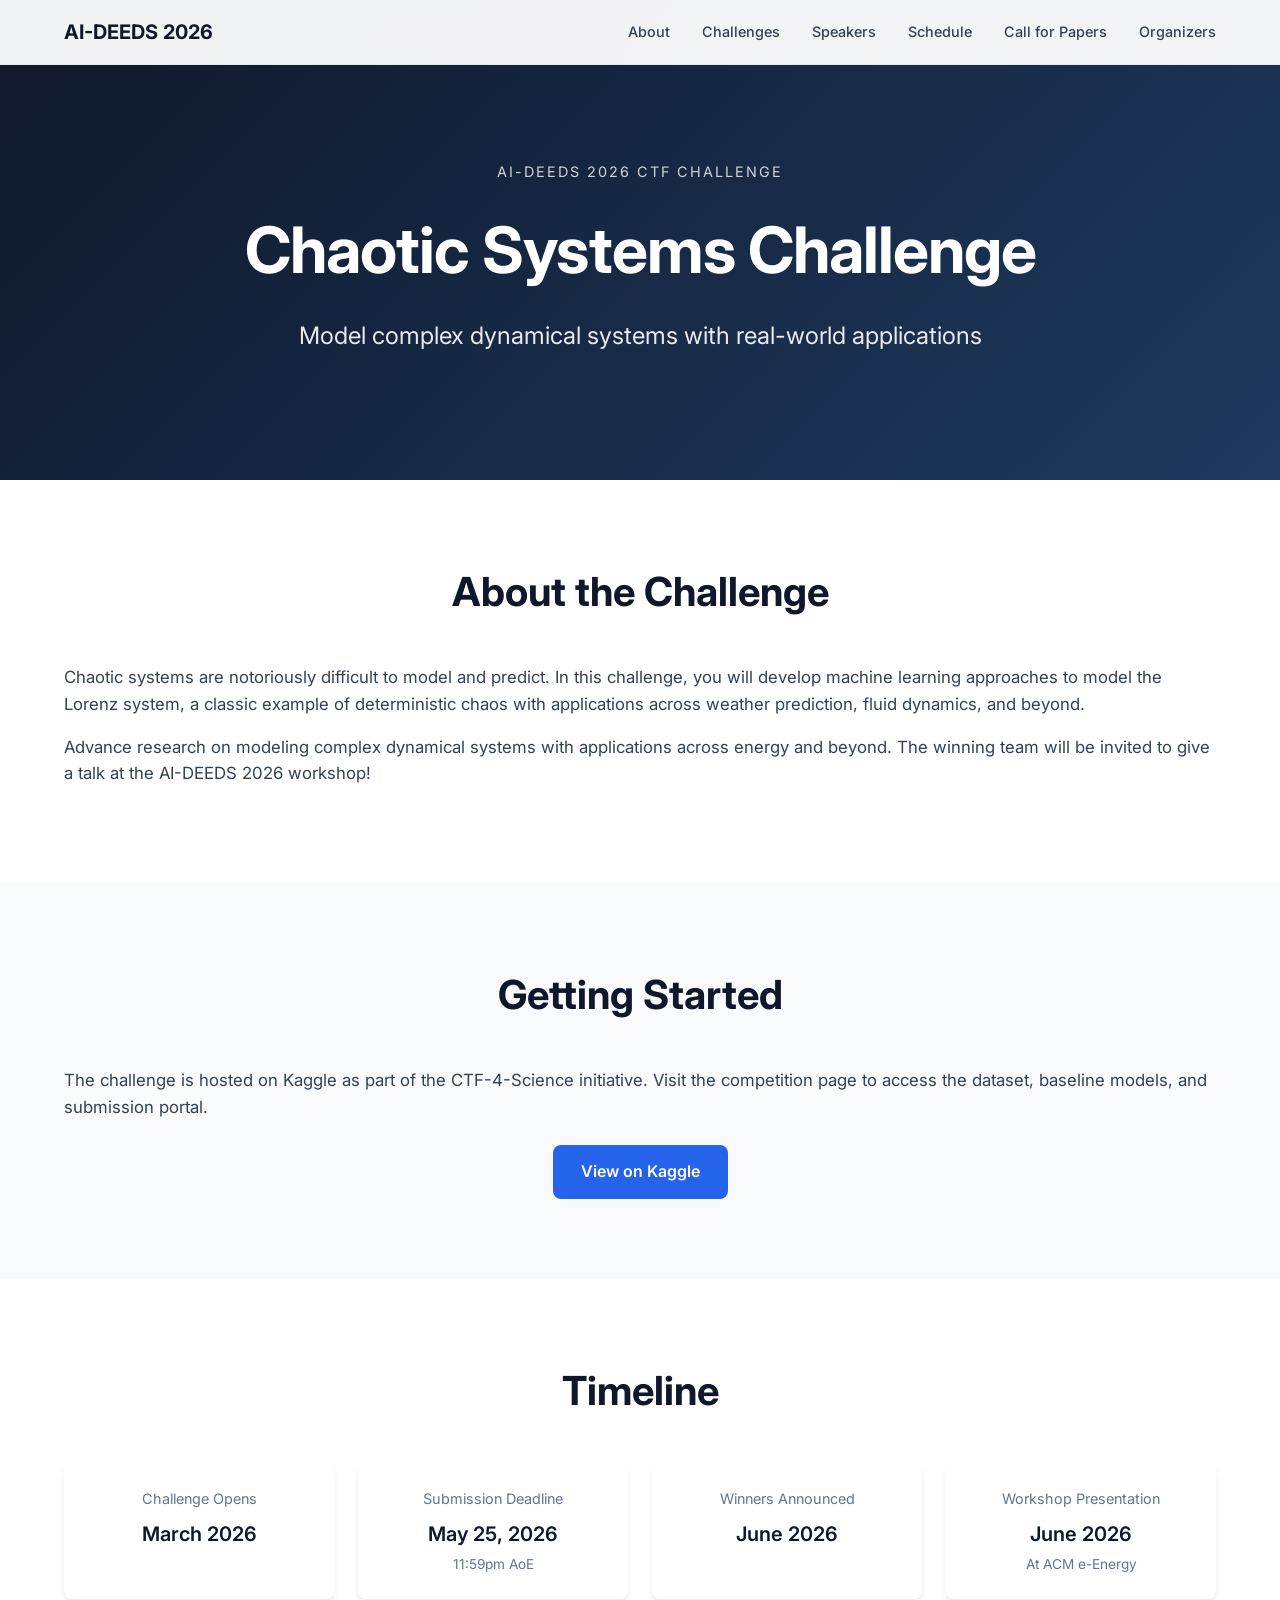
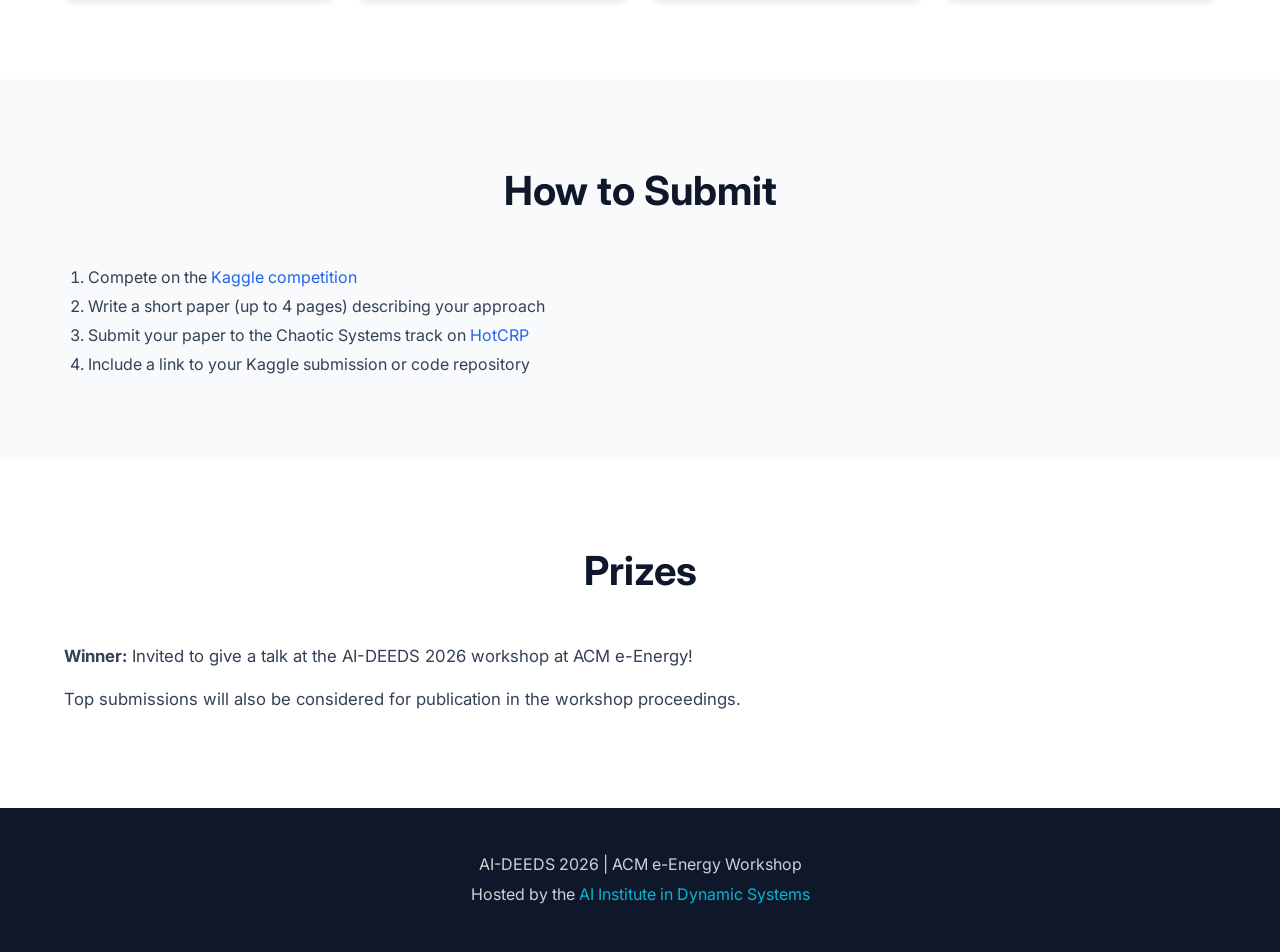
==== chaotic-systems.html @ 48910273 "Add Chaotic Systems challenge page" ====
<!DOCTYPE html>
<html lang="en">
<head>
    <meta charset="UTF-8">
    <meta name="viewport" content="width=device-width, initial-scale=1.0">
    <title>Chaotic Systems Challenge | AI-DEEDS 2026</title>
    <link rel="stylesheet" href="style.css">
    <link rel="preconnect" href="https://fonts.googleapis.com">
    <link rel="preconnect" href="https://fonts.gstatic.com" crossorigin>
    <link href="https://fonts.googleapis.com/css2?family=Inter:wght@400;500;600;700&family=JetBrains+Mono&display=swap" rel="stylesheet">
</head>
<body>
    <nav class="navbar">
        <div class="nav-content">
            <a href="index.html" class="nav-logo">AI-DEEDS 2026</a>
            <ul class="nav-links">
                <li><a href="index.html#about">About</a></li>
                <li><a href="index.html#challenges">Challenges</a></li>
                <li><a href="index.html#speakers">Speakers</a></li>
                <li><a href="index.html#schedule">Schedule</a></li>
                <li><a href="index.html#cfp">Call for Papers</a></li>
                <li><a href="index.html#organizers">Organizers</a></li>
            </ul>
        </div>
    </nav>

    <header class="hero">
        <div class="hero-content">
            <p class="hero-venue">AI-DEEDS 2026 CTF Challenge</p>
            <h1>Chaotic Systems Challenge</h1>
            <p class="hero-subtitle">Model complex dynamical systems with real-world applications</p>
        </div>
    </header>

    <main>
        <section class="section">
            <div class="container">
                <h2>About the Challenge</h2>
                <div class="about-text">
                    <p>Chaotic systems are notoriously difficult to model and predict. In this challenge, you will develop machine learning approaches to model the Lorenz system, a classic example of deterministic chaos with applications across weather prediction, fluid dynamics, and beyond.</p>
                    <p>Advance research on modeling complex dynamical systems with applications across energy and beyond. The winning team will be invited to give a talk at the AI-DEEDS 2026 workshop!</p>
                </div>
            </div>
        </section>

        <section class="section section-alt">
            <div class="container">
                <h2>Getting Started</h2>
                <div class="about-text">
                    <p>The challenge is hosted on Kaggle as part of the CTF-4-Science initiative. Visit the competition page to access the dataset, baseline models, and submission portal.</p>
                    <div class="hero-cta" style="margin-top: 1.5rem;">
                        <a href="https://www.kaggle.com/competitions/ctf-4-science-lorenz" target="_blank" class="btn btn-primary">View on Kaggle</a>
                    </div>
                </div>
            </div>
        </section>

        <section class="section">
            <div class="container">
                <h2>Timeline</h2>
                <div class="dates-grid">
                    <div class="date-card">
                        <div class="date-label">Challenge Opens</div>
                        <div class="date-value">March 2026</div>
                    </div>
                    <div class="date-card">
                        <div class="date-label">Submission Deadline</div>
                        <div class="date-value">May 25, 2026</div>
                        <div class="date-note">11:59pm AoE</div>
                    </div>
                    <div class="date-card">
                        <div class="date-label">Winners Announced</div>
                        <div class="date-value">June 2026</div>
                    </div>
                    <div class="date-card">
                        <div class="date-label">Workshop Presentation</div>
                        <div class="date-value">June 2026</div>
                        <div class="date-note">At ACM e-Energy</div>
                    </div>
                </div>
            </div>
        </section>

        <section class="section section-alt">
            <div class="container">
                <h2>How to Submit</h2>
                <div class="about-text">
                    <ol style="margin-left: 1.5rem; line-height: 1.8;">
                        <li>Compete on the <a href="https://www.kaggle.com/competitions/ctf-4-science-lorenz" target="_blank">Kaggle competition</a></li>
                        <li>Write a short paper (up to 4 pages) describing your approach</li>
                        <li>Submit your paper to the Chaotic Systems track on <a href="https://aideeds26.hotcrp.com/" target="_blank">HotCRP</a></li>
                        <li>Include a link to your Kaggle submission or code repository</li>
                    </ol>
                </div>
            </div>
        </section>

        <section class="section">
            <div class="container">
                <h2>Prizes</h2>
                <div class="about-text">
                    <p><strong>Winner:</strong> Invited to give a talk at the AI-DEEDS 2026 workshop at ACM e-Energy!</p>
                    <p>Top submissions will also be considered for publication in the workshop proceedings.</p>
                </div>
            </div>
        </section>
    </main>

    <footer>
        <div class="container">
            <p>AI-DEEDS 2026 | ACM e-Energy Workshop</p>
            <p>Hosted by the <a href="https://dynamicsai.org/" target="_blank">AI Institute in Dynamic Systems</a></p>
        </div>
    </footer>
</body>
</html>
---- style.css ----
/* CSS Variables */
:root {
    --color-primary: #2563eb;
    --color-primary-dark: #1d4ed8;
    --color-secondary: #0f172a;
    --color-accent: #06b6d4;
    --color-bg: #ffffff;
    --color-bg-alt: #f8fafc;
    --color-text: #334155;
    --color-text-light: #64748b;
    --color-border: #e2e8f0;
    --font-sans: 'Inter', -apple-system, BlinkMacSystemFont, sans-serif;
    --font-mono: 'JetBrains Mono', monospace;
    --shadow-sm: 0 1px 2px rgba(0,0,0,0.05);
    --shadow-md: 0 4px 6px -1px rgba(0,0,0,0.1);
    --shadow-lg: 0 10px 15px -3px rgba(0,0,0,0.1);
    --radius: 8px;
    --max-width: 1200px;
}

/* Reset & Base */
*, *::before, *::after {
    box-sizing: border-box;
    margin: 0;
    padding: 0;
}

html {
    scroll-behavior: smooth;
}

body {
    font-family: var(--font-sans);
    color: var(--color-text);
    line-height: 1.6;
    background: var(--color-bg);
}

a {
    color: var(--color-primary);
    text-decoration: none;
    transition: color 0.2s;
}

a:hover {
    color: var(--color-primary-dark);
}

/* Container */
.container {
    max-width: var(--max-width);
    margin: 0 auto;
    padding: 0 24px;
}

/* Navigation */
.navbar {
    position: fixed;
    top: 0;
    left: 0;
    right: 0;
    background: rgba(255,255,255,0.95);
    backdrop-filter: blur(10px);
    border-bottom: 1px solid var(--color-border);
    z-index: 1000;
}

.nav-content {
    max-width: var(--max-width);
    margin: 0 auto;
    padding: 0 24px;
    display: flex;
    justify-content: space-between;
    align-items: center;
    height: 64px;
}

.nav-logo {
    font-weight: 700;
    font-size: 1.25rem;
    color: var(--color-secondary);
}

.nav-links {
    display: flex;
    list-style: none;
    gap: 32px;
}

.nav-links a {
    color: var(--color-text);
    font-size: 0.9rem;
    font-weight: 500;
}

.nav-links a:hover {
    color: var(--color-primary);
}

/* Hero */
.hero {
    background: linear-gradient(135deg, var(--color-secondary) 0%, #1e3a5f 100%);
    color: white;
    padding: 160px 24px 100px;
    text-align: center;
}

.hero-content {
    max-width: 800px;
    margin: 0 auto;
}

.hero-venue {
    font-size: 0.9rem;
    text-transform: uppercase;
    letter-spacing: 2px;
    opacity: 0.8;
    margin-bottom: 16px;
}

.hero h1 {
    font-size: 4rem;
    font-weight: 700;
    margin-bottom: 16px;
    letter-spacing: -1px;
}

.hero-subtitle {
    font-size: 1.5rem;
    opacity: 0.9;
    margin-bottom: 24px;
}

.hero-details {
    font-size: 1.1rem;
    margin-bottom: 40px;
}

.hero-separator {
    margin: 0 16px;
    opacity: 0.5;
}

.hero-cta {
    display: flex;
    gap: 16px;
    justify-content: center;
    flex-wrap: wrap;
}

/* Buttons */
.btn {
    display: inline-block;
    padding: 14px 28px;
    border-radius: var(--radius);
    font-weight: 600;
    font-size: 1rem;
    transition: all 0.2s;
    cursor: pointer;
    border: none;
}

.btn-primary {
    background: var(--color-primary);
    color: white;
}

.btn-primary:hover {
    background: var(--color-primary-dark);
    color: white;
}

.btn-secondary {
    background: rgba(255,255,255,0.1);
    color: white;
    border: 1px solid rgba(255,255,255,0.3);
}

.btn-secondary:hover {
    background: rgba(255,255,255,0.2);
    color: white;
}

.btn-outline {
    background: transparent;
    color: var(--color-primary);
    border: 2px solid var(--color-primary);
}

.btn-outline:hover {
    background: var(--color-primary);
    color: white;
}

/* Sections */
.section {
    padding: 80px 24px;
}

.section-alt {
    background: var(--color-bg-alt);
}

.section h2 {
    font-size: 2.5rem;
    color: var(--color-secondary);
    margin-bottom: 40px;
    text-align: center;
}

.section-intro {
    text-align: center;
    font-size: 1.1rem;
    color: var(--color-text-light);
    max-width: 700px;
    margin: -20px auto 40px;
}

/* About Section */
.about-grid {
    display: grid;
    grid-template-columns: 2fr 1fr;
    gap: 60px;
    align-items: start;
}

.about-text p {
    margin-bottom: 16px;
    font-size: 1.05rem;
}

.about-goals {
    background: var(--color-bg-alt);
    padding: 32px;
    border-radius: var(--radius);
    border-left: 4px solid var(--color-primary);
}

.about-goals h3 {
    font-size: 1.25rem;
    margin-bottom: 16px;
    color: var(--color-secondary);
}

.about-goals ul {
    list-style: none;
}

.about-goals li {
    padding: 8px 0;
    padding-left: 24px;
    position: relative;
}

.about-goals li::before {
    content: "→";
    position: absolute;
    left: 0;
    color: var(--color-primary);
}

/* Dates Grid */
.dates-grid {
    display: grid;
    grid-template-columns: repeat(auto-fit, minmax(220px, 1fr));
    gap: 24px;
}

.date-card {
    background: white;
    padding: 24px;
    border-radius: var(--radius);
    text-align: center;
    box-shadow: var(--shadow-md);
}

.date-label {
    font-size: 0.9rem;
    color: var(--color-text-light);
    margin-bottom: 8px;
}

.date-value {
    font-size: 1.25rem;
    font-weight: 600;
    color: var(--color-secondary);
}

.date-note {
    font-size: 0.85rem;
    color: var(--color-text-light);
    margin-top: 4px;
}

/* Challenges */
.challenges-grid {
    display: grid;
    grid-template-columns: repeat(auto-fit, minmax(400px, 1fr));
    gap: 32px;
    margin-bottom: 60px;
}

.challenge-card {
    background: var(--color-bg-alt);
    padding: 40px;
    border-radius: var(--radius);
    border: 1px solid var(--color-border);
}

.challenge-icon {
    font-size: 3rem;
    margin-bottom: 16px;
}

.challenge-card h3 {
    font-size: 1.5rem;
    color: var(--color-secondary);
    margin-bottom: 16px;
}

.challenge-card p {
    margin-bottom: 16px;
}

.challenge-impact {
    font-style: italic;
    color: var(--color-text-light);
    font-size: 0.95rem;
}

/* Partners */
.partners {
    background: white;
    padding: 40px;
    border-radius: var(--radius);
    box-shadow: var(--shadow-sm);
}

.partners h3 {
    text-align: center;
    margin-bottom: 32px;
    color: var(--color-secondary);
}

.partners-grid {
    display: grid;
    grid-template-columns: repeat(auto-fit, minmax(300px, 1fr));
    gap: 40px;
}

.partner {
    text-align: center;
}

.partner strong {
    display: block;
    font-size: 1.25rem;
    margin-bottom: 8px;
    color: var(--color-secondary);
}

/* Speakers */
.speaker-card {
    background: white;
    padding: 32px;
    border-radius: var(--radius);
    box-shadow: var(--shadow-sm);
    border: 1px solid var(--color-border);
}

.speaker-card.keynote {
    border: 2px solid var(--color-primary);
    margin-bottom: 32px;
    text-align: center;
}

.speaker-badge {
    display: inline-block;
    background: var(--color-primary);
    color: white;
    padding: 4px 16px;
    border-radius: 20px;
    font-size: 0.85rem;
    font-weight: 600;
    margin-bottom: 16px;
}

.speaker-card h3 {
    font-size: 1.5rem;
    color: var(--color-secondary);
    margin-bottom: 8px;
}

.speaker-title {
    color: var(--color-primary);
    font-weight: 500;
    margin-bottom: 8px;
}

.speaker-talk {
    font-style: italic;
    color: var(--color-text-light);
    margin-bottom: 12px;
}

.speaker-bio {
    font-size: 0.95rem;
    color: var(--color-text);
}

.speakers-grid {
    display: grid;
    grid-template-columns: repeat(auto-fit, minmax(280px, 1fr));
    gap: 24px;
}

/* Schedule */
.schedule-table {
    background: white;
    border-radius: var(--radius);
    overflow: hidden;
    box-shadow: var(--shadow-md);
}

.schedule-row {
    display: grid;
    grid-template-columns: 150px 1fr;
    border-bottom: 1px solid var(--color-border);
}

.schedule-row:last-child {
    border-bottom: none;
}

.schedule-header {
    background: var(--color-secondary);
    color: white;
    font-weight: 600;
}

.schedule-time,
.schedule-event {
    padding: 16px 24px;
}

.schedule-time {
    font-family: var(--font-mono);
    font-size: 0.9rem;
    background: var(--color-bg-alt);
    border-right: 1px solid var(--color-border);
}

.schedule-header .schedule-time {
    background: transparent;
    border-right-color: rgba(255,255,255,0.2);
}

.schedule-break {
    background: #fef3c7;
}

.schedule-break .schedule-time {
    background: #fde68a;
}

.schedule-social {
    background: #dbeafe;
}

.schedule-social .schedule-time {
    background: #bfdbfe;
}

/* CFP */
.cfp-requirements {
    background: white;
    padding: 32px;
    border-radius: var(--radius);
    margin-bottom: 40px;
    box-shadow: var(--shadow-sm);
}

.cfp-requirements h3,
.cfp-topics h3,
.cfp-ethics h3 {
    font-size: 1.25rem;
    color: var(--color-secondary);
    margin-bottom: 16px;
}

.cfp-requirements ul {
    list-style: none;
}

.cfp-requirements li {
    padding: 8px 0;
    padding-left: 24px;
    position: relative;
}

.cfp-requirements li::before {
    content: "•";
    position: absolute;
    left: 8px;
    color: var(--color-primary);
}

.topics-grid {
    display: grid;
    grid-template-columns: repeat(auto-fit, minmax(300px, 1fr));
    gap: 24px;
    margin-bottom: 40px;
}

.topic {
    background: white;
    padding: 24px;
    border-radius: var(--radius);
    box-shadow: var(--shadow-sm);
}

.topic h4 {
    color: var(--color-primary);
    margin-bottom: 12px;
    font-size: 1.1rem;
}

.topic ul {
    list-style: none;
    font-size: 0.95rem;
}

.topic li {
    padding: 4px 0;
    padding-left: 16px;
    position: relative;
}

.topic li::before {
    content: "–";
    position: absolute;
    left: 0;
    color: var(--color-text-light);
}

.cfp-ethics {
    background: white;
    padding: 24px;
    border-radius: var(--radius);
    border-left: 4px solid var(--color-accent);
}

/* Organizers */
.organizers-grid {
    display: grid;
    grid-template-columns: repeat(auto-fit, minmax(280px, 1fr));
    gap: 24px;
}

.organizer-card {
    background: var(--color-bg-alt);
    padding: 24px;
    border-radius: var(--radius);
    border: 1px solid var(--color-border);
}

.organizer-card h3 {
    color: var(--color-secondary);
    margin-bottom: 4px;
}

.organizer-title {
    color: var(--color-primary);
    font-weight: 500;
    margin-bottom: 8px;
}

.organizer-role {
    display: inline-block;
    background: var(--color-primary);
    color: white;
    padding: 2px 10px;
    border-radius: 12px;
    font-size: 0.8rem;
    margin-right: 8px;
}

/* Affiliations */
.affiliations {
    display: flex;
    justify-content: center;
    gap: 40px;
    margin-top: 32px;
    flex-wrap: wrap;
}

.affiliation-logo {
    height: 80px;
    object-fit: contain;
}

/* Footer */
footer {
    background: var(--color-secondary);
    color: rgba(255,255,255,0.8);
    padding: 40px 24px;
    text-align: center;
}

footer a {
    color: var(--color-accent);
}

footer p {
    margin: 4px 0;
}

/* Responsive */
@media (max-width: 768px) {
    .nav-links {
        display: none;
    }

    .hero h1 {
        font-size: 2.5rem;
    }

    .hero-subtitle {
        font-size: 1.2rem;
    }

    .about-grid {
        grid-template-columns: 1fr;
        gap: 32px;
    }

    .challenges-grid {
        grid-template-columns: 1fr;
    }

    .schedule-row {
        grid-template-columns: 100px 1fr;
    }

    .schedule-time,
    .schedule-event {
        padding: 12px 16px;
        font-size: 0.9rem;
    }
}
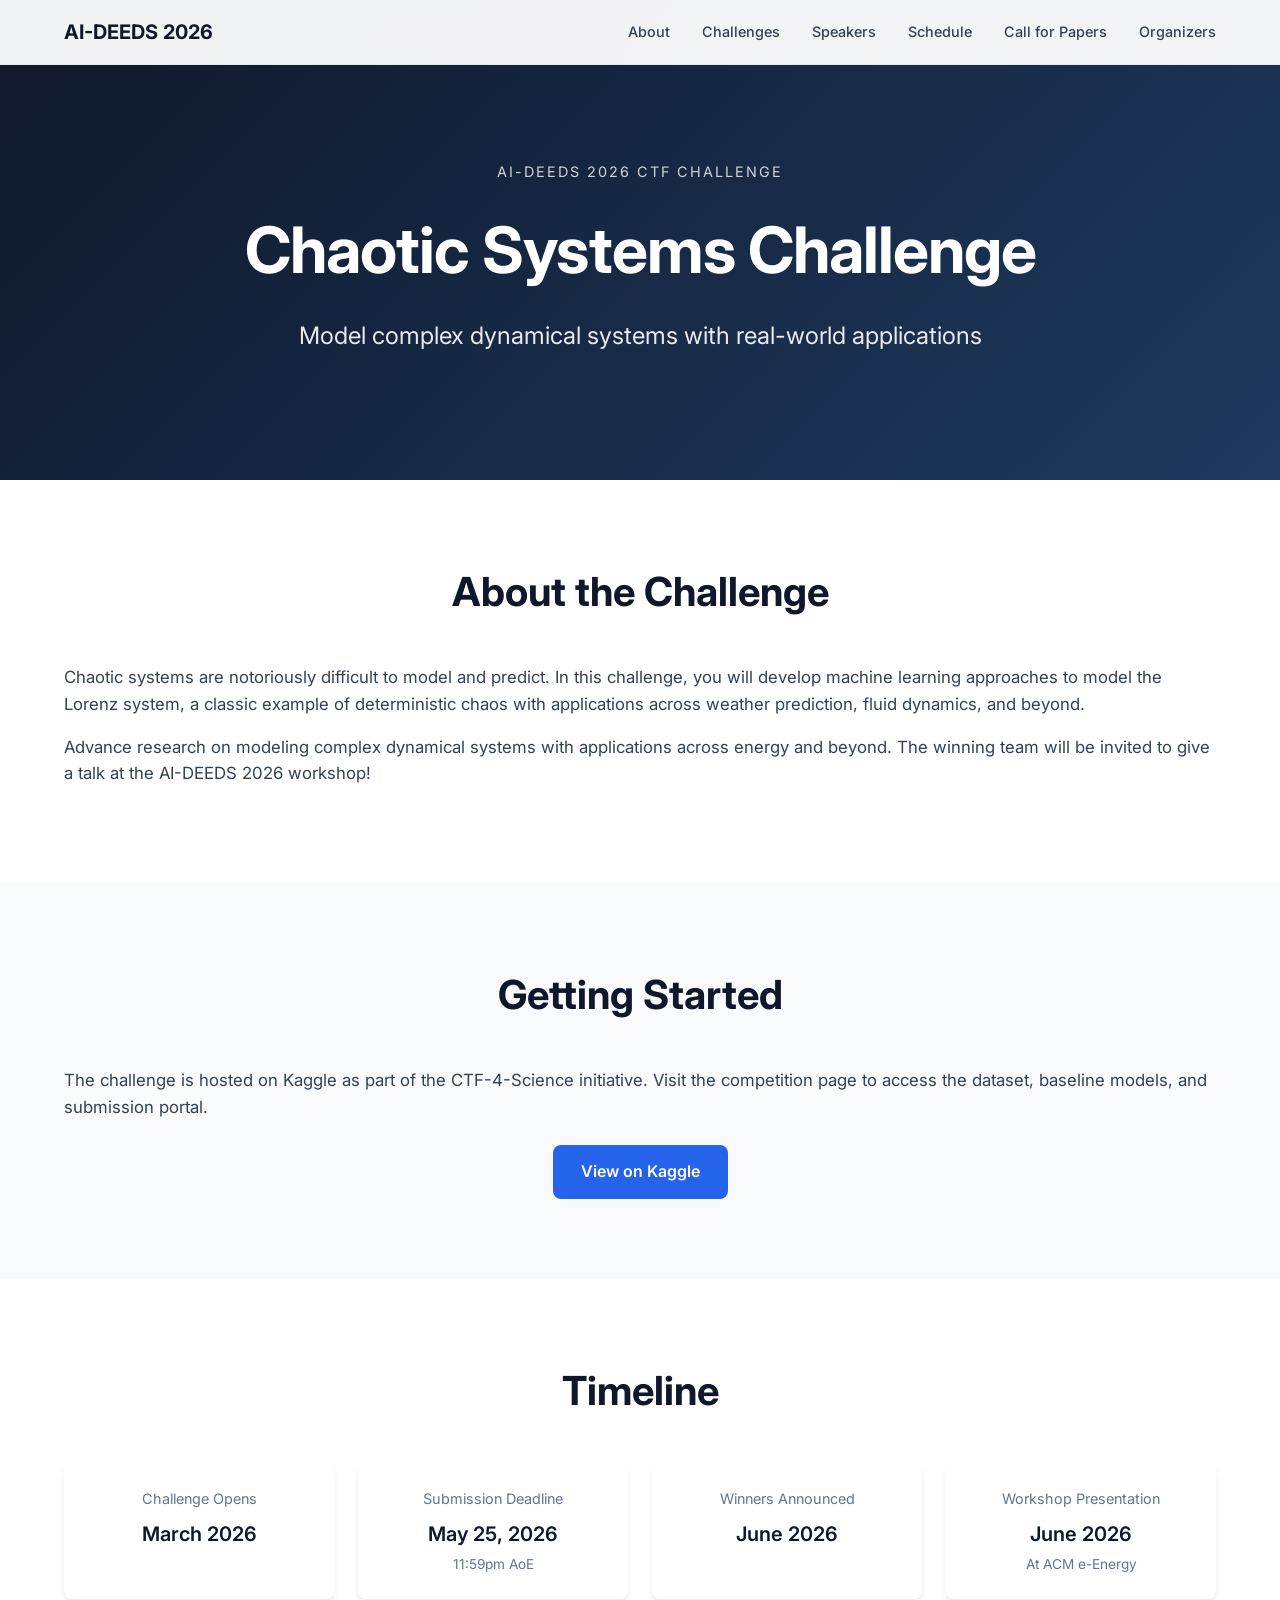
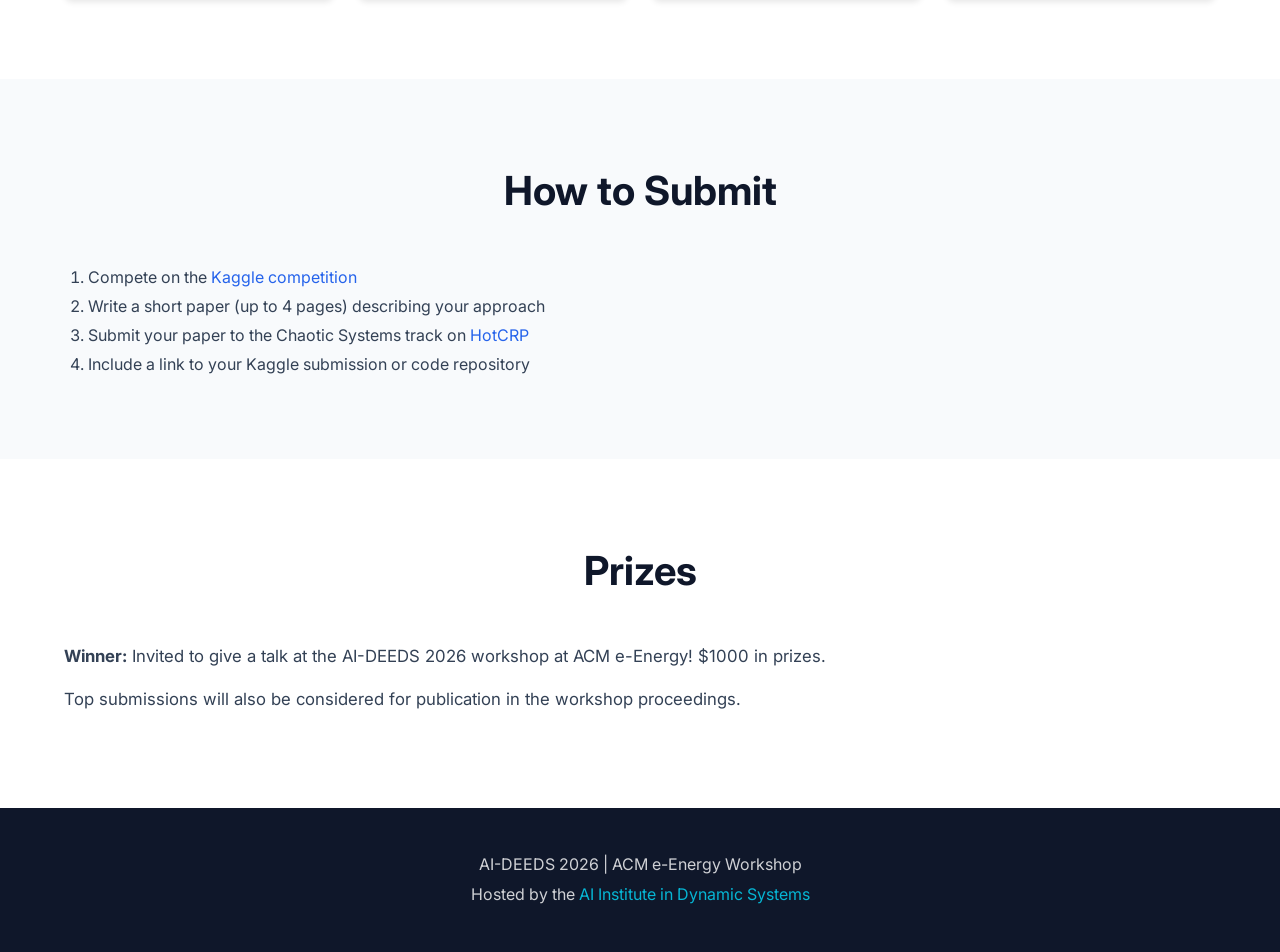
==== commit 97903212: "Add prize info to challenge pages" ====
--- a/chaotic-systems.html
+++ b/chaotic-systems.html
@@ -99,7 +99,7 @@
             <div class="container">
                 <h2>Prizes</h2>
                 <div class="about-text">
-                    <p><strong>Winner:</strong> Invited to give a talk at the AI-DEEDS 2026 workshop at ACM e-Energy!</p>
+                    <p><strong>Winner:</strong> Invited to give a talk at the AI-DEEDS 2026 workshop at ACM e-Energy! $1000 in prizes.</p>
                     <p>Top submissions will also be considered for publication in the workshop proceedings.</p>
                 </div>
             </div>
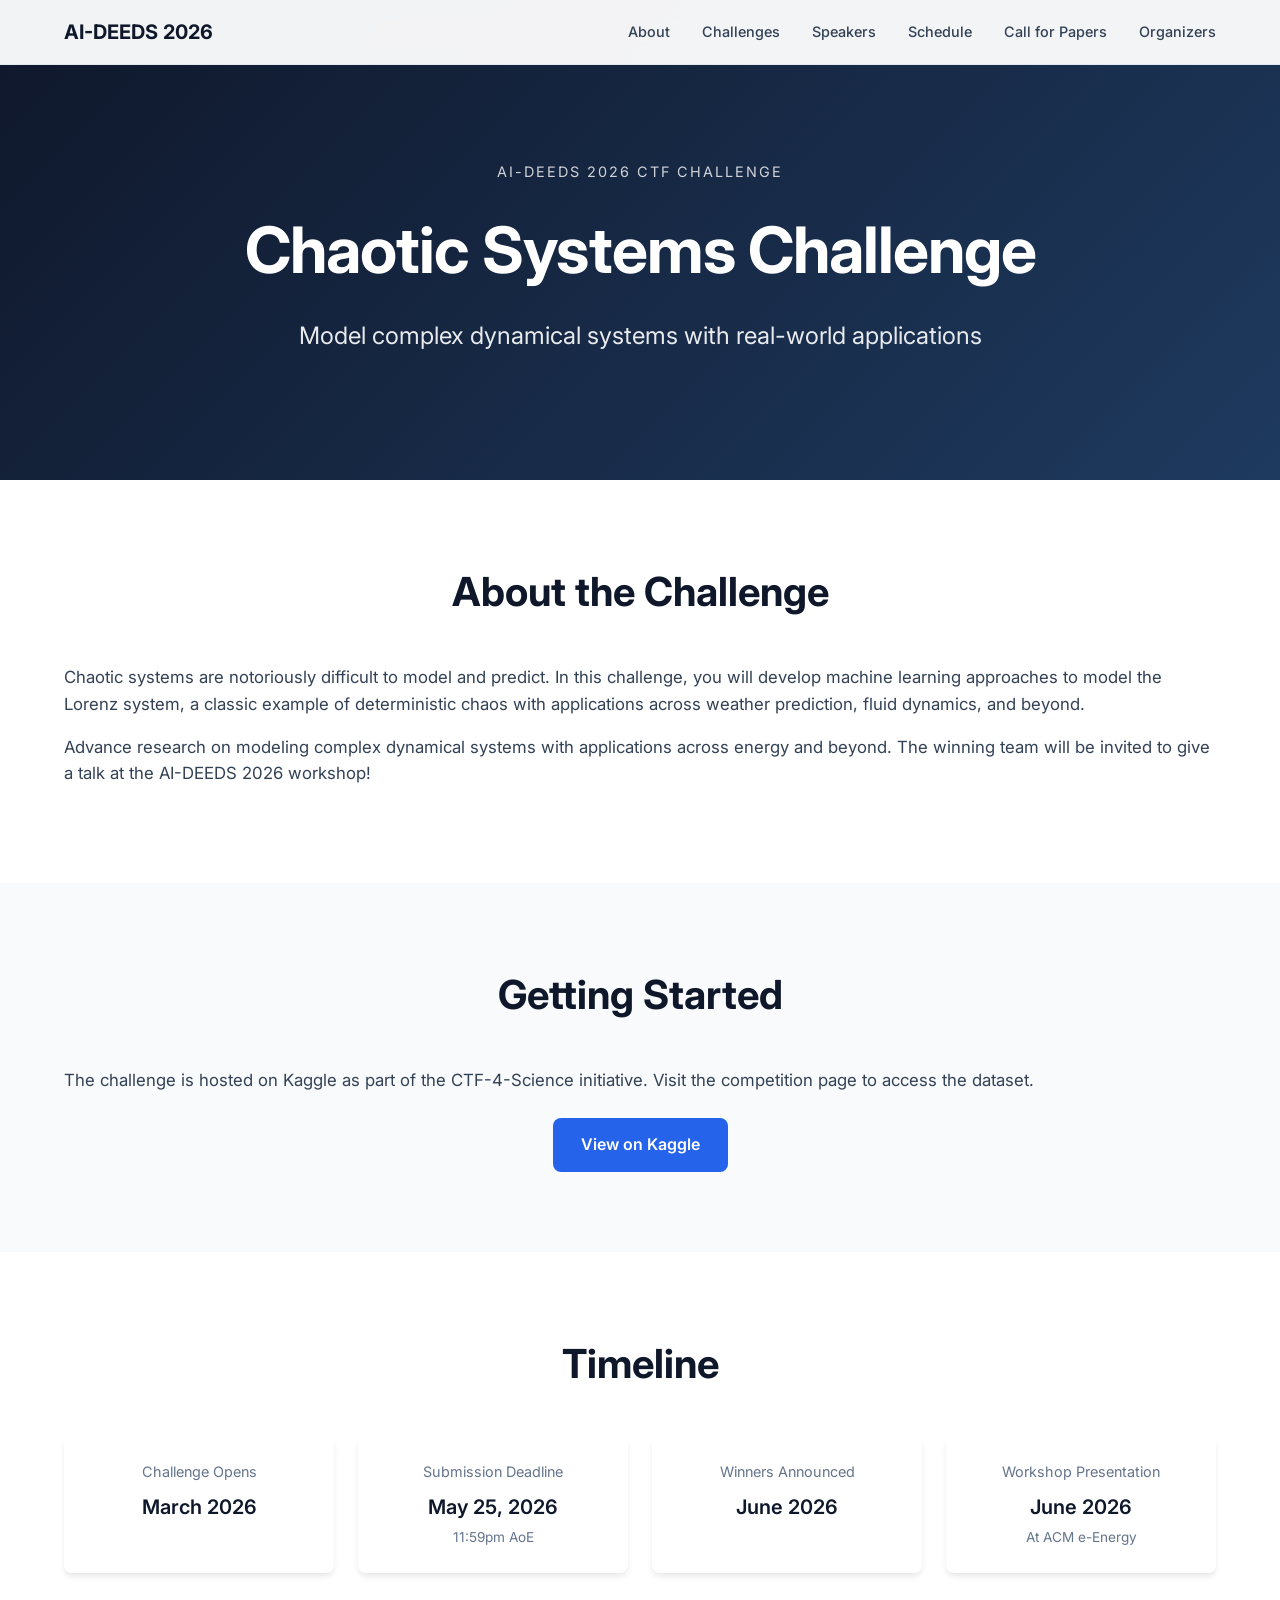
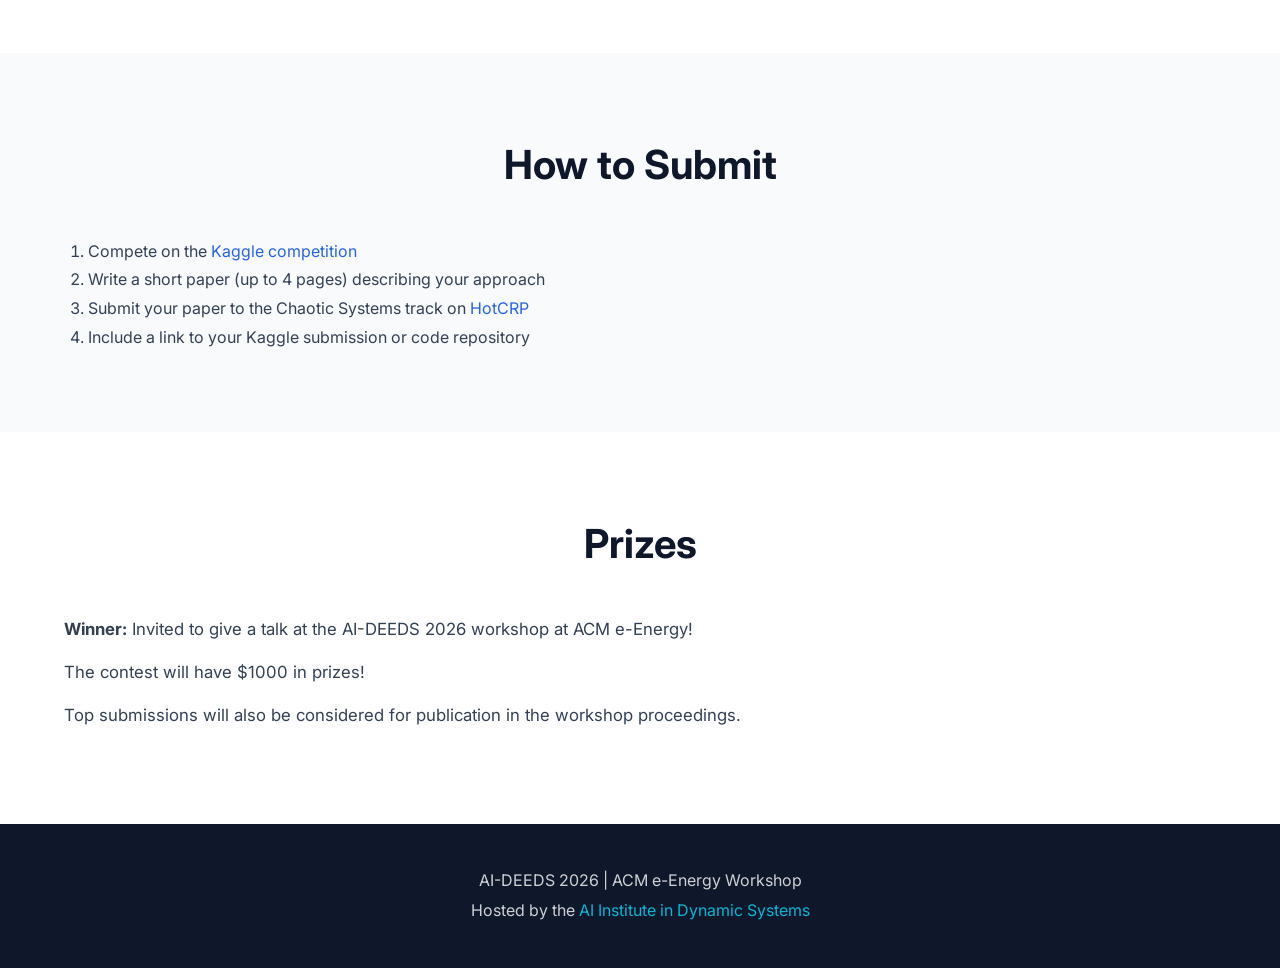
==== commit 9fba689f: "Update prize info" ====
--- a/chaotic-systems.html
+++ b/chaotic-systems.html
@@ -47,7 +47,7 @@
             <div class="container">
                 <h2>Getting Started</h2>
                 <div class="about-text">
-                    <p>The challenge is hosted on Kaggle as part of the CTF-4-Science initiative. Visit the competition page to access the dataset, baseline models, and submission portal.</p>
+                    <p>The challenge is hosted on Kaggle as part of the CTF-4-Science initiative. Visit the competition page to access the dataset.</p>
                     <div class="hero-cta" style="margin-top: 1.5rem;">
                         <a href="https://www.kaggle.com/competitions/ctf-4-science-lorenz" target="_blank" class="btn btn-primary">View on Kaggle</a>
                     </div>
@@ -99,7 +99,8 @@
             <div class="container">
                 <h2>Prizes</h2>
                 <div class="about-text">
-                    <p><strong>Winner:</strong> Invited to give a talk at the AI-DEEDS 2026 workshop at ACM e-Energy! $1000 in prizes.</p>
+                    <p><strong>Winner:</strong> Invited to give a talk at the AI-DEEDS 2026 workshop at ACM e-Energy!</p>
+                    <p>The contest will have $1000 in prizes!</p>
                     <p>Top submissions will also be considered for publication in the workshop proceedings.</p>
                 </div>
             </div>
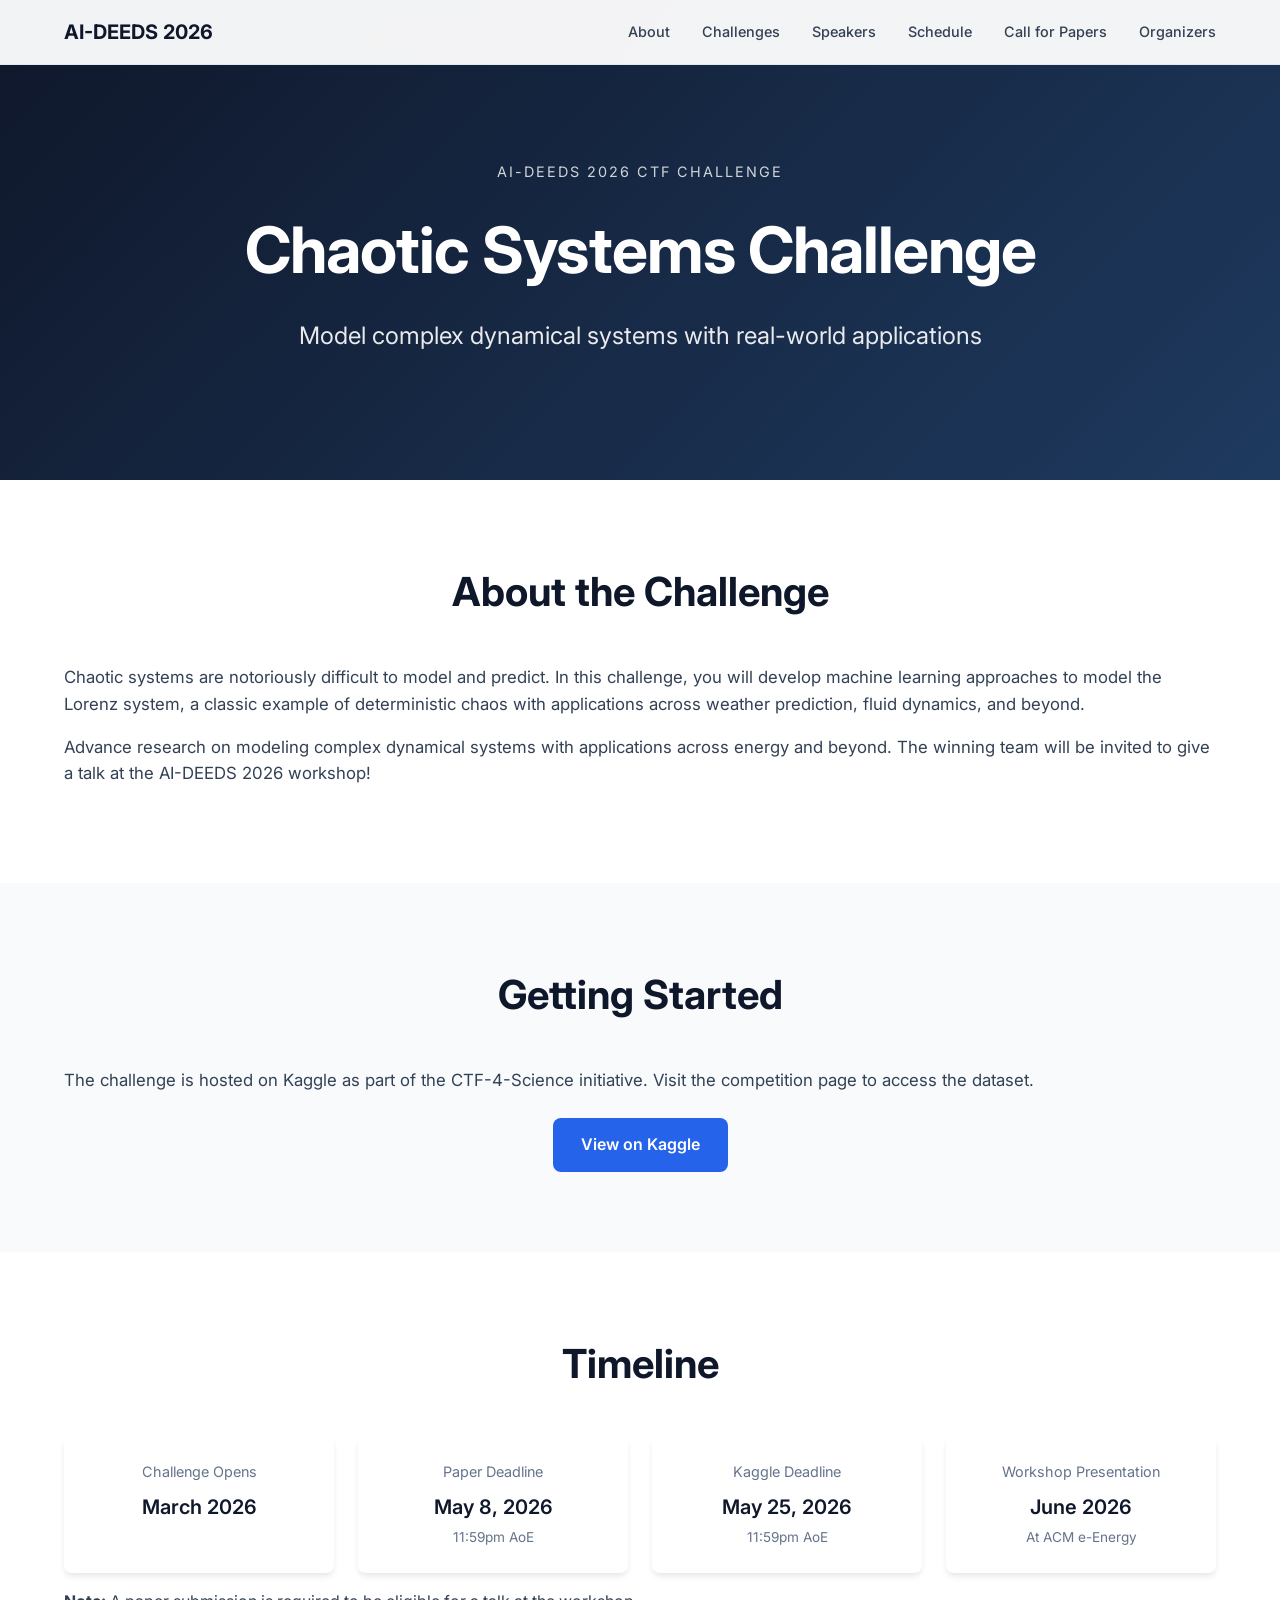
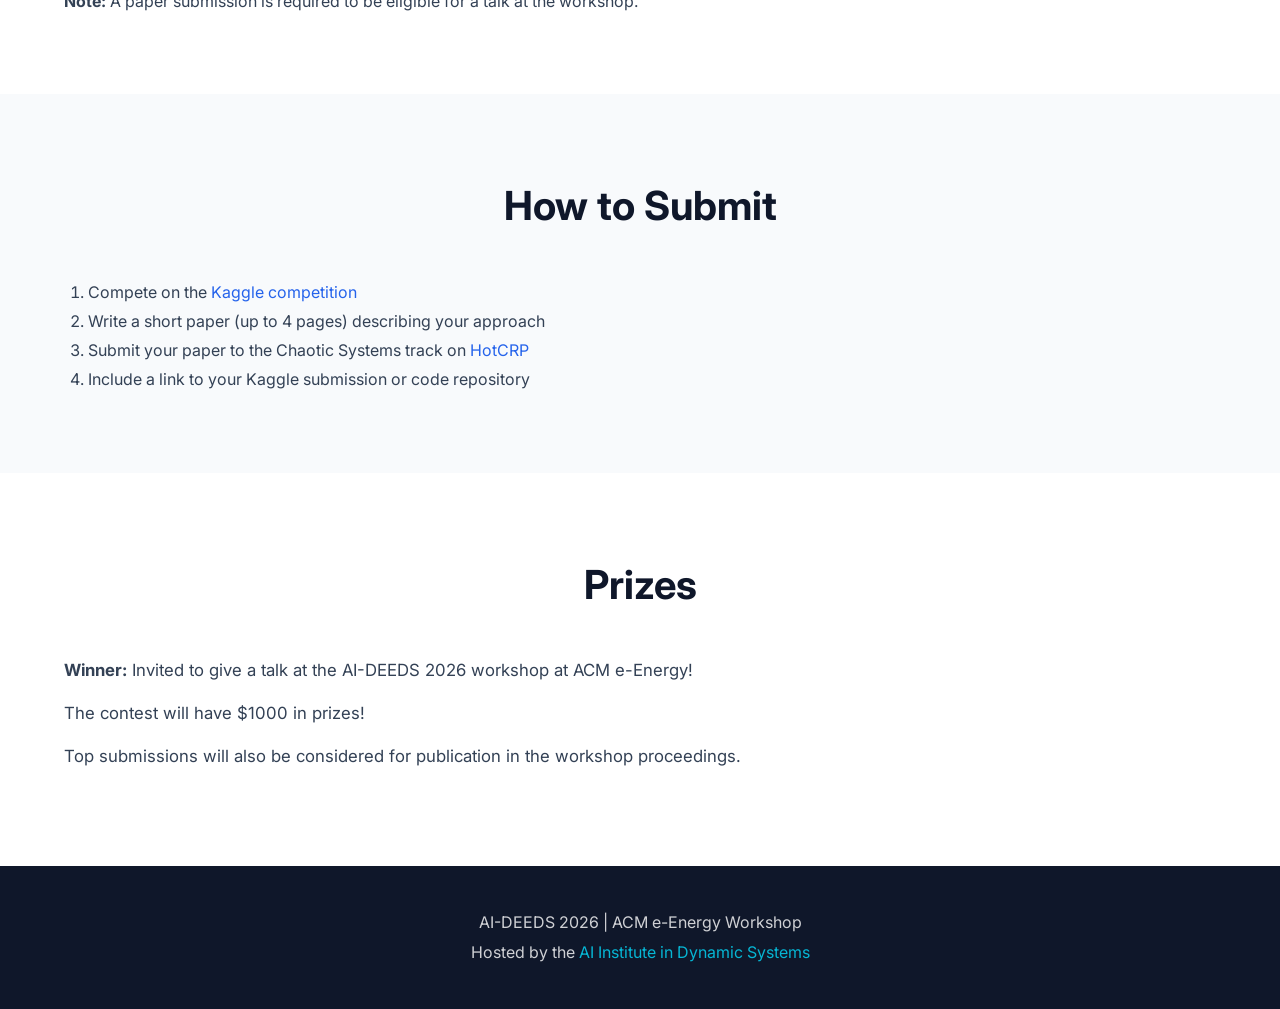
==== commit 64439b61: "Update deadlines across all pages" ====
--- a/chaotic-systems.html
+++ b/chaotic-systems.html
@@ -64,13 +64,14 @@
                         <div class="date-value">March 2026</div>
                     </div>
                     <div class="date-card">
-                        <div class="date-label">Submission Deadline</div>
-                        <div class="date-value">May 25, 2026</div>
+                        <div class="date-label">Paper Deadline</div>
+                        <div class="date-value">May 8, 2026</div>
                         <div class="date-note">11:59pm AoE</div>
                     </div>
                     <div class="date-card">
-                        <div class="date-label">Winners Announced</div>
-                        <div class="date-value">June 2026</div>
+                        <div class="date-label">Kaggle Deadline</div>
+                        <div class="date-value">May 25, 2026</div>
+                        <div class="date-note">11:59pm AoE</div>
                     </div>
                     <div class="date-card">
                         <div class="date-label">Workshop Presentation</div>
@@ -78,6 +79,7 @@
                         <div class="date-note">At ACM e-Energy</div>
                     </div>
                 </div>
+                <p style="margin-top: 1rem;"><strong>Note:</strong> A paper submission is required to be eligible for a talk at the workshop.</p>
             </div>
         </section>
 
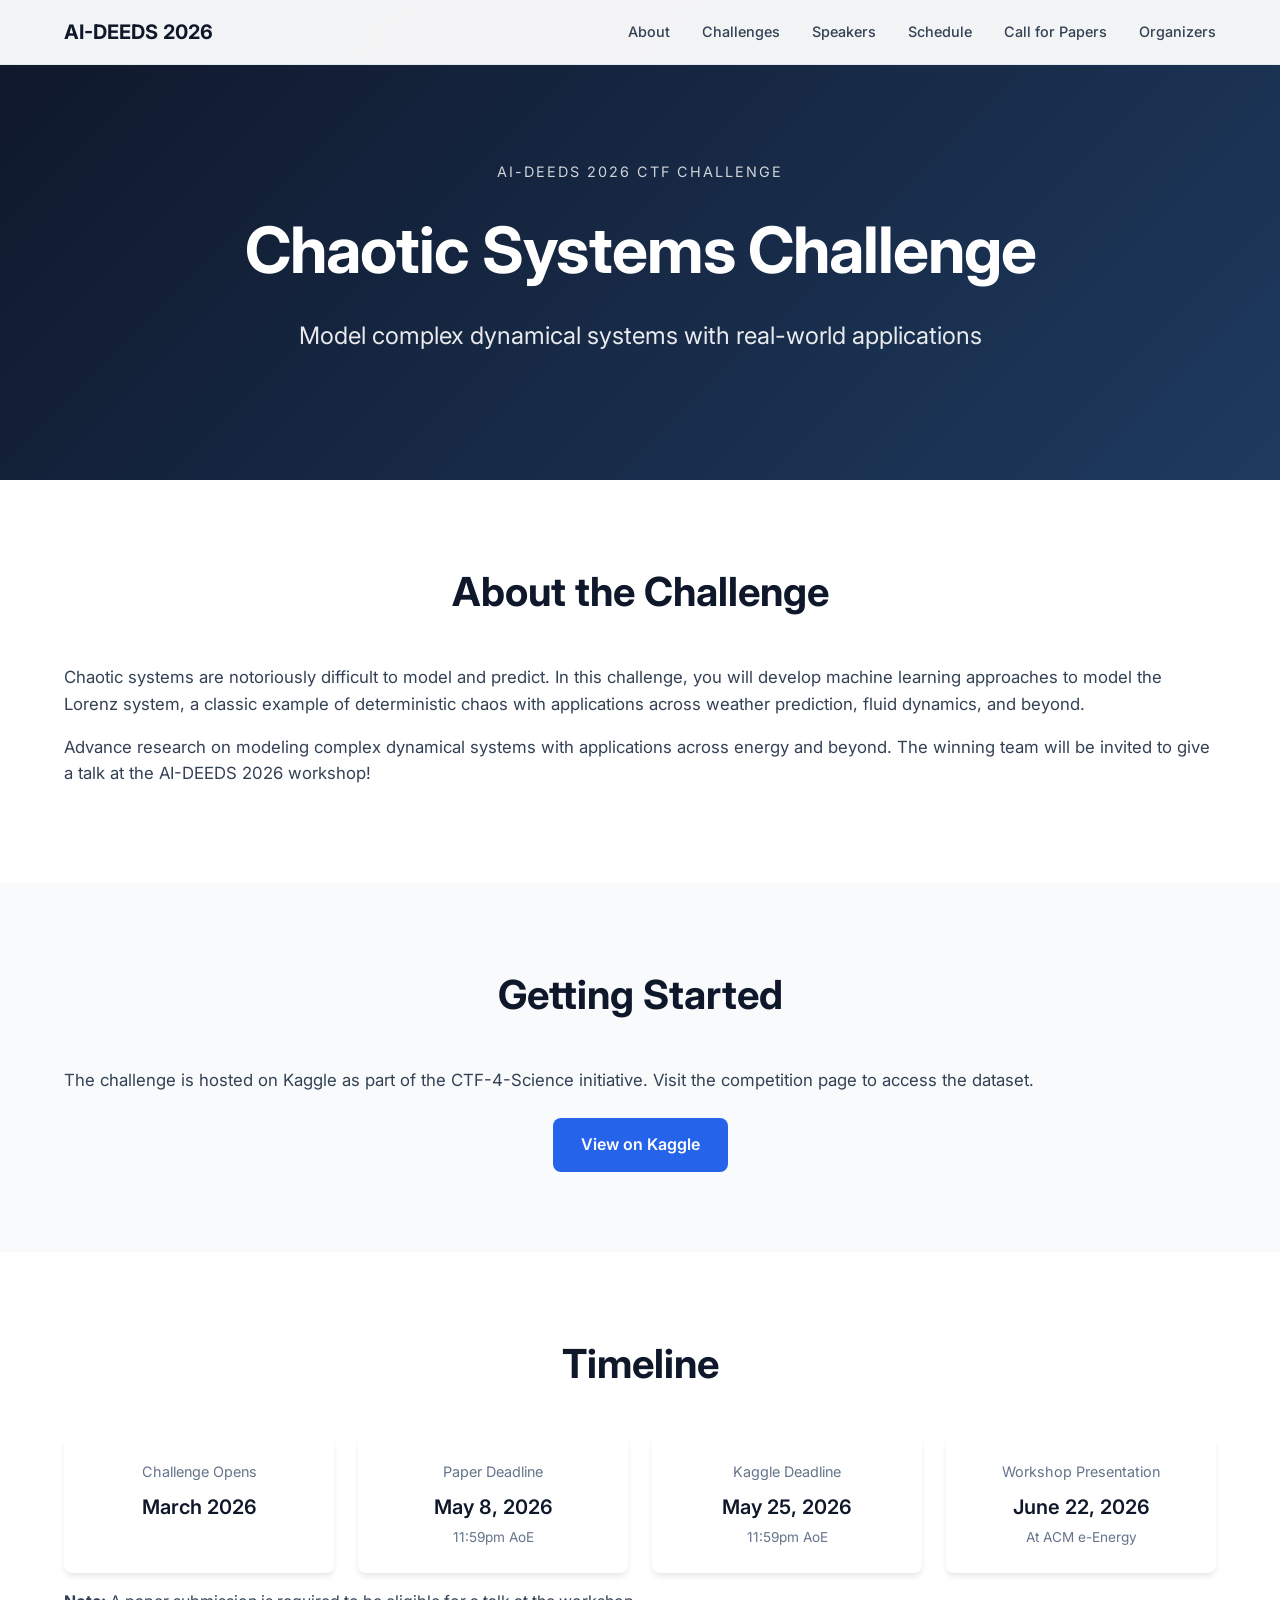
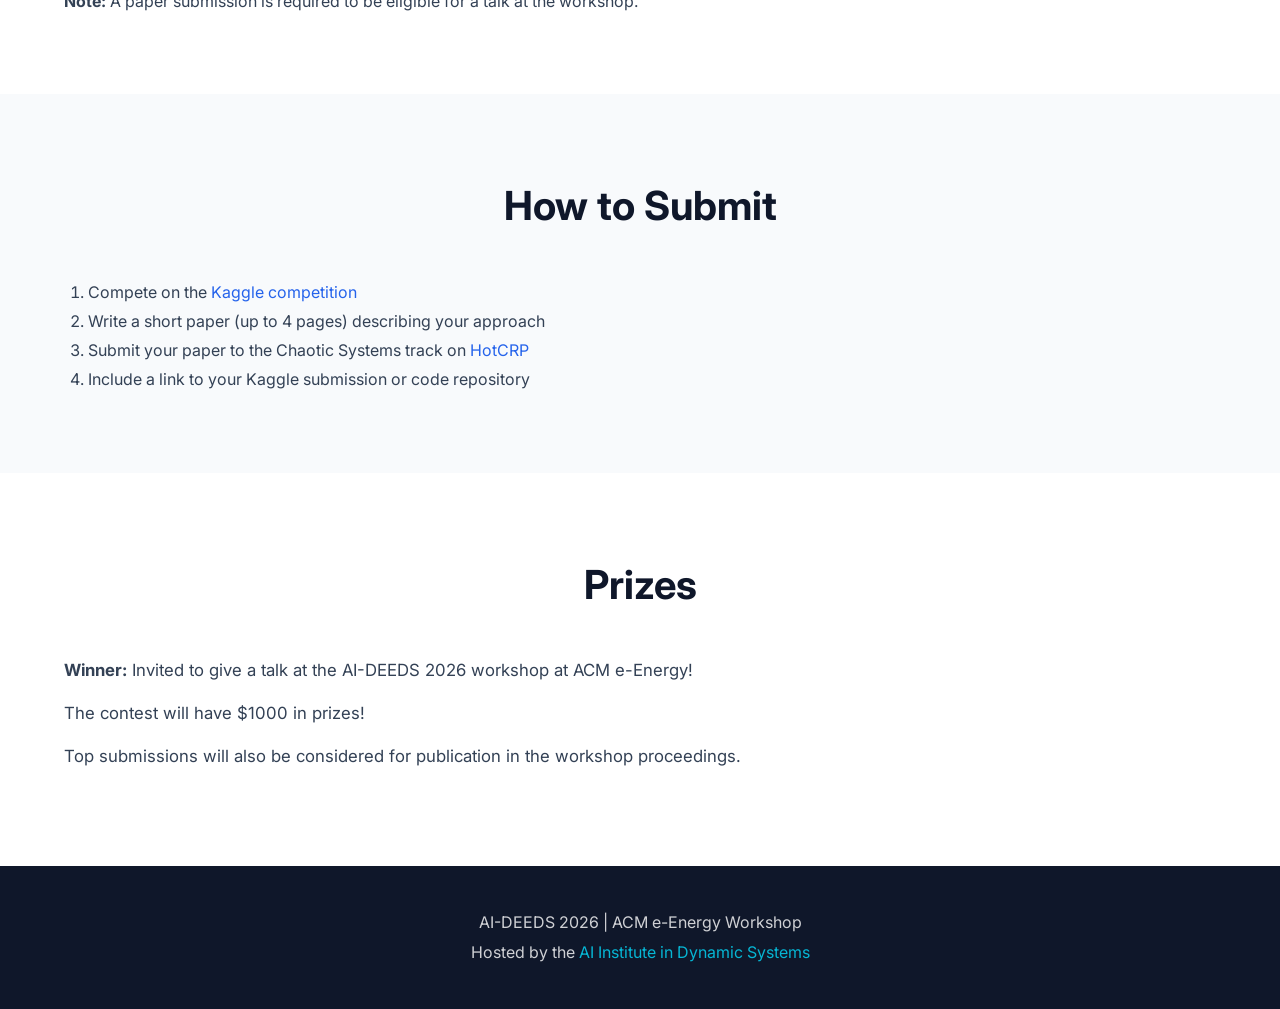
==== commit 07911760: "Add workshop date June 22 to key dates" ====
--- a/chaotic-systems.html
+++ b/chaotic-systems.html
@@ -75,7 +75,7 @@
                     </div>
                     <div class="date-card">
                         <div class="date-label">Workshop Presentation</div>
-                        <div class="date-value">June 2026</div>
+                        <div class="date-value">June 22, 2026</div>
                         <div class="date-note">At ACM e-Energy</div>
                     </div>
                 </div>
